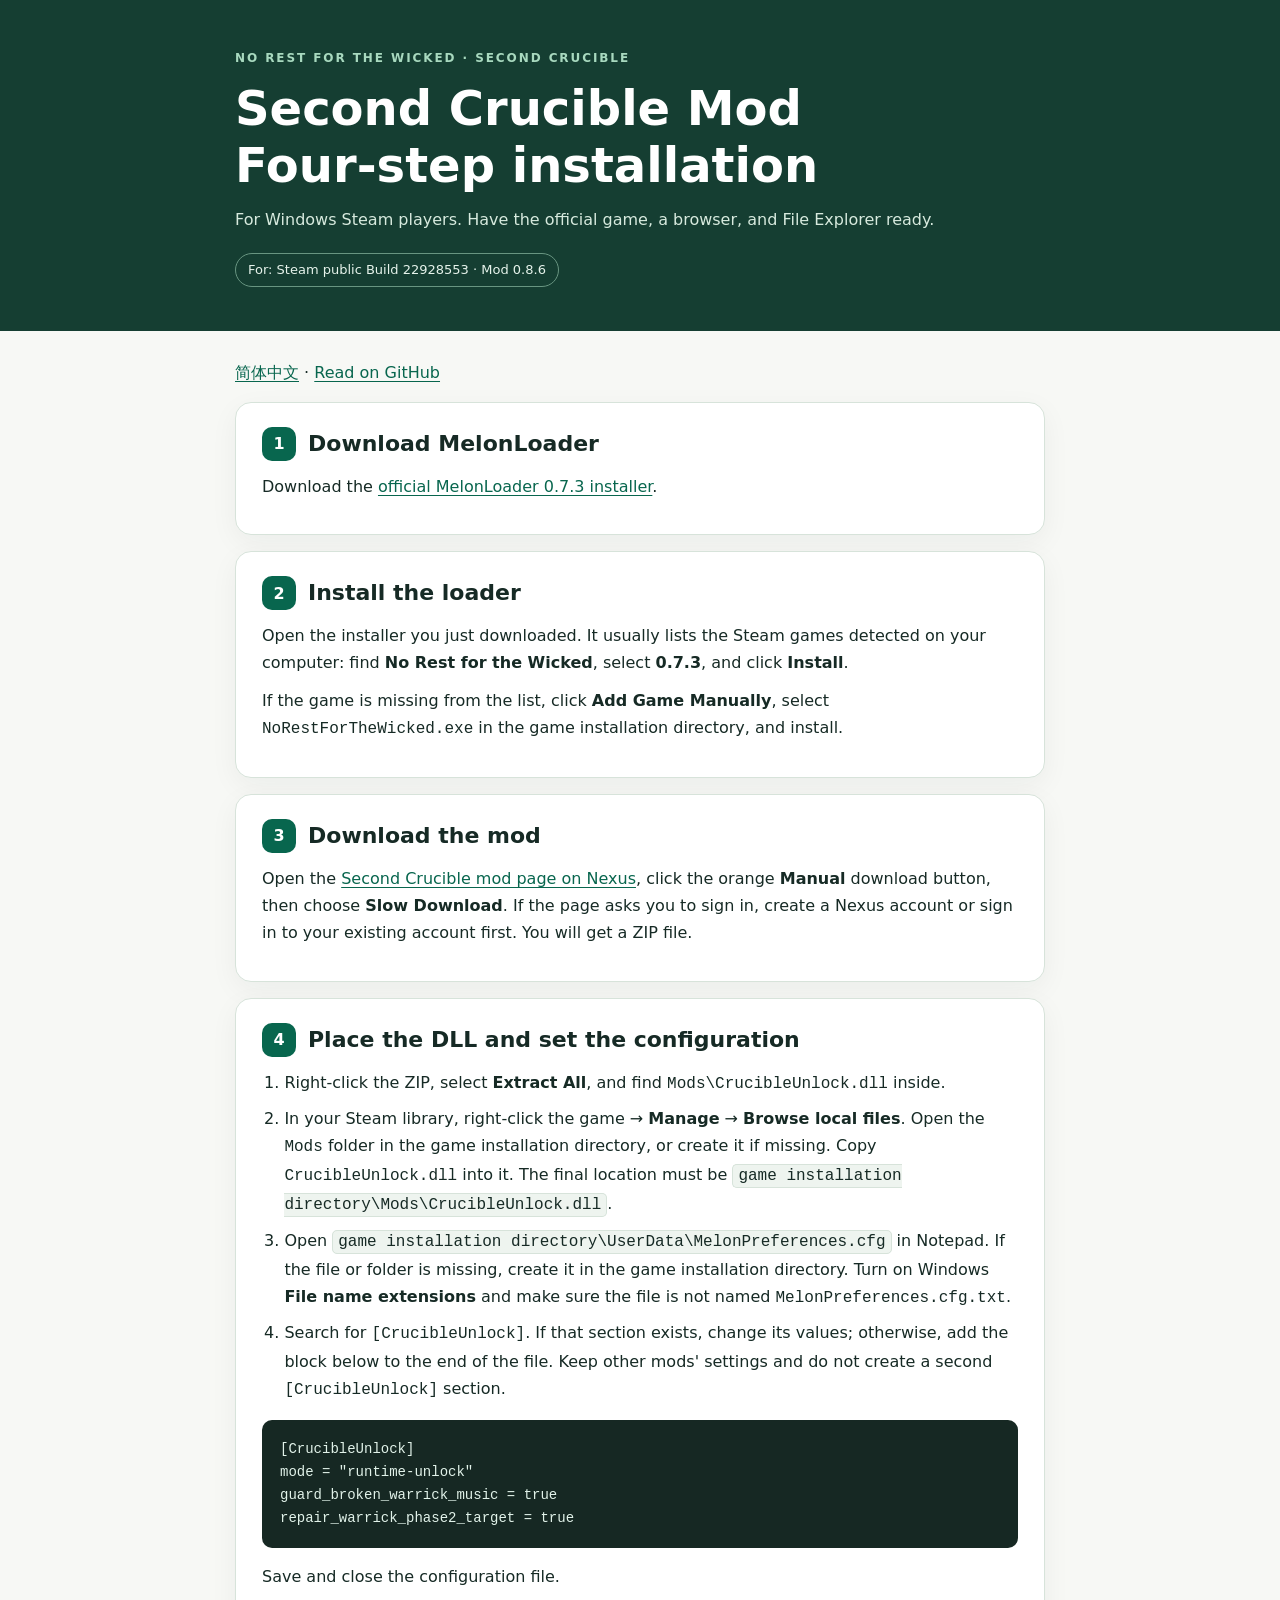
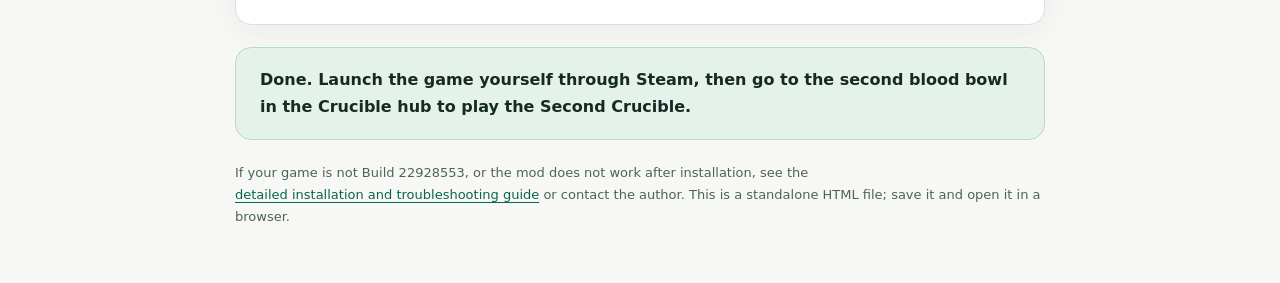
==== INSTALL-QUICK.html @ 94dcec1c "docs: add bilingual four-step installation guides and icon buttons" ====
<!doctype html>
<html lang="en">
<head>
  <meta charset="utf-8">
  <meta name="viewport" content="width=device-width, initial-scale=1">
  <meta name="color-scheme" content="light">
  <meta name="description" content="Install the Second Crucible mod for No Rest for the Wicked in four steps.">
  <title>Second Crucible Mod | Four-step installation</title>
  <style>
    :root{--ink:#162a25;--muted:#4d6259;--green:#08664e;--soft:#eaf5ed;--line:#d7e3da;--paper:#f7f8f5;--white:#fff}
    *{box-sizing:border-box}body{margin:0;background:var(--paper);color:var(--ink);font:16px/1.7 system-ui,-apple-system,"Segoe UI","Microsoft YaHei",sans-serif}a{color:var(--green);text-underline-offset:3px}code,pre{font-family:Consolas,"Cascadia Code",monospace}code{overflow-wrap:anywhere}.wrap{max-width:850px;margin:auto;padding:0 20px 60px}.hero{background:#153e32;color:white;padding:48px 20px 44px;margin-bottom:28px}.hero-inner{max-width:810px;margin:auto}.eyebrow{font-size:12px;letter-spacing:.16em;color:#a8d9bf;font-weight:700}.hero h1{font-size:clamp(30px,5vw,48px);line-height:1.18;margin:12px 0}.hero p{margin:0;color:#d7eade}.badge{display:inline-block;margin-top:20px;border:1px solid #689581;border-radius:999px;padding:5px 12px;font-size:13px;color:#e6f3eb}.card{background:var(--white);border:1px solid var(--line);border-radius:16px;padding:24px 26px;margin:16px 0;box-shadow:0 8px 28px rgba(20,47,33,.05)}.card h2{display:flex;align-items:center;gap:12px;font-size:22px;line-height:1.35;margin:0 0 12px}.num{display:inline-flex;align-items:center;justify-content:center;flex:none;width:34px;height:34px;border-radius:10px;background:var(--green);color:white;font-size:16px}.card p{margin:10px 0}.card ol{margin:10px 0;padding-left:1.4em}.card li{margin:7px 0}.tip{background:var(--soft);border-left:4px solid var(--green);padding:12px 15px;border-radius:7px;margin:16px 0}.path{background:#eef4ef;border:1px solid var(--line);border-radius:5px;padding:2px 5px}.codebox{margin:15px 0;background:#162823;color:#e1f2e9;padding:18px;border-radius:10px;overflow:auto}.codebox pre{margin:0;white-space:pre-wrap;overflow-wrap:anywhere;font-size:14px;line-height:1.65}.finish{background:#e4f2e9;border:1px solid #b7dac2;border-radius:16px;padding:18px 24px;margin-top:22px;font-weight:700}.foot{font-size:13px;color:var(--muted);margin-top:22px}.foot a{white-space:nowrap}@media(max-width:600px){.wrap{padding:0 12px 45px}.card{padding:20px 17px}.hero{padding:36px 18px}.card h2{font-size:20px}}@media print{body{background:white}.hero{background:white;color:black;padding:12px 0}.hero p,.eyebrow,.badge{color:black}.card{box-shadow:none;break-inside:avoid}.wrap{padding:0}.codebox{background:#eee;color:black}}
  </style>
</head>
<body>
  <header class="hero"><div class="hero-inner"><div class="eyebrow">NO REST FOR THE WICKED · SECOND CRUCIBLE</div><h1>Second Crucible Mod<br>Four-step installation</h1><p>For Windows Steam players. Have the official game, a browser, and File Explorer ready.</p><span class="badge">For: Steam public Build 22928553 · Mod 0.8.6</span></div></header>
  <main class="wrap">
    <nav aria-label="Language and reading format"><a href="https://github.com/Venompool888/nrfw-second-crucible-unlock/blob/main/INSTALL-QUICK.zh-CN.md" lang="zh-CN">简体中文</a> · <a href="https://github.com/Venompool888/nrfw-second-crucible-unlock/blob/main/INSTALL-QUICK.md">Read on GitHub</a></nav>
    <section class="card"><h2><span class="num">1</span>Download MelonLoader</h2><p>Download the <a href="https://github.com/LavaGang/MelonLoader/releases/download/v0.7.3/MelonLoader.Installer.exe">official MelonLoader 0.7.3 installer</a>.</p></section>
    <section class="card"><h2><span class="num">2</span>Install the loader</h2><p>Open the installer you just downloaded. It usually lists the Steam games detected on your computer: find <strong>No Rest for the Wicked</strong>, select <strong>0.7.3</strong>, and click <strong>Install</strong>.</p><p>If the game is missing from the list, click <strong>Add Game Manually</strong>, select <code>NoRestForTheWicked.exe</code> in the game installation directory, and install.</p></section>
    <section class="card"><h2><span class="num">3</span>Download the mod</h2><p>Open the <a href="https://www.nexusmods.com/norestforthewicked/mods/108">Second Crucible mod page on Nexus</a>, click the orange <strong>Manual</strong> download button, then choose <strong>Slow Download</strong>. If the page asks you to sign in, create a Nexus account or sign in to your existing account first. You will get a ZIP file.</p></section>
    <section class="card"><h2><span class="num">4</span>Place the DLL and set the configuration</h2><ol><li>Right-click the ZIP, select <strong>Extract All</strong>, and find <code>Mods\CrucibleUnlock.dll</code> inside.</li><li>In your Steam library, right-click the game → <strong>Manage</strong> → <strong>Browse local files</strong>. Open the <code>Mods</code> folder in the game installation directory, or create it if missing. Copy <code>CrucibleUnlock.dll</code> into it. The final location must be <code class="path">game installation directory\Mods\CrucibleUnlock.dll</code>.</li><li>Open <code class="path">game installation directory\UserData\MelonPreferences.cfg</code> in Notepad. If the file or folder is missing, create it in the game installation directory. Turn on Windows <strong>File name extensions</strong> and make sure the file is not named <code>MelonPreferences.cfg.txt</code>.</li><li>Search for <code>[CrucibleUnlock]</code>. If that section exists, change its values; otherwise, add the block below to the end of the file. Keep other mods' settings and do not create a second <code>[CrucibleUnlock]</code> section.</li></ol>
      <div class="codebox"><pre>[CrucibleUnlock]
mode = "runtime-unlock"
guard_broken_warrick_music = true
repair_warrick_phase2_target = true</pre></div>
      <p>Save and close the configuration file.</p>
    </section>
    <div class="finish">Done. Launch the game yourself through Steam, then go to the second blood bowl in the Crucible hub to play the Second Crucible.</div>
    <p class="foot">If your game is not Build 22928553, or the mod does not work after installation, see the <a href="https://github.com/Venompool888/nrfw-second-crucible-unlock/blob/main/INSTALL-DETAILED.md">detailed installation and troubleshooting guide</a> or contact the author. This is a standalone HTML file; save it and open it in a browser.</p>
  </main>
</body>
</html>
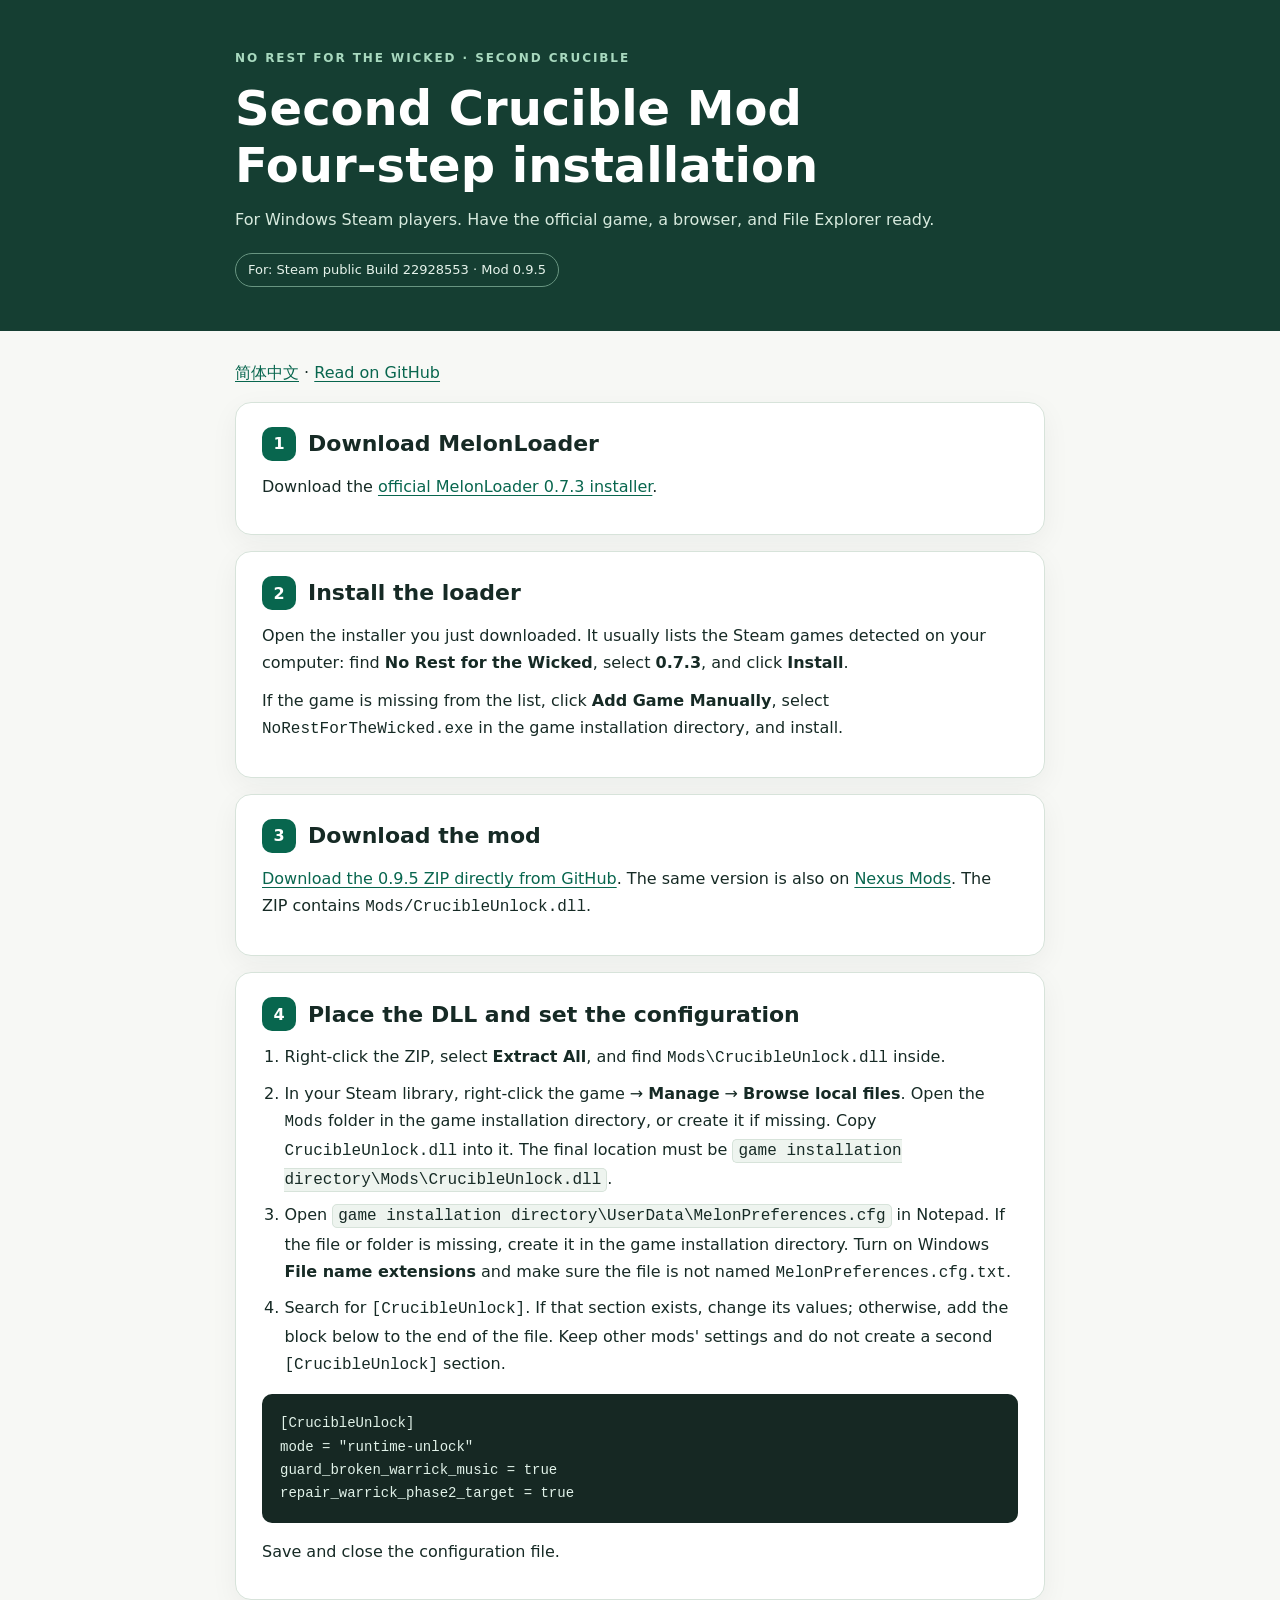
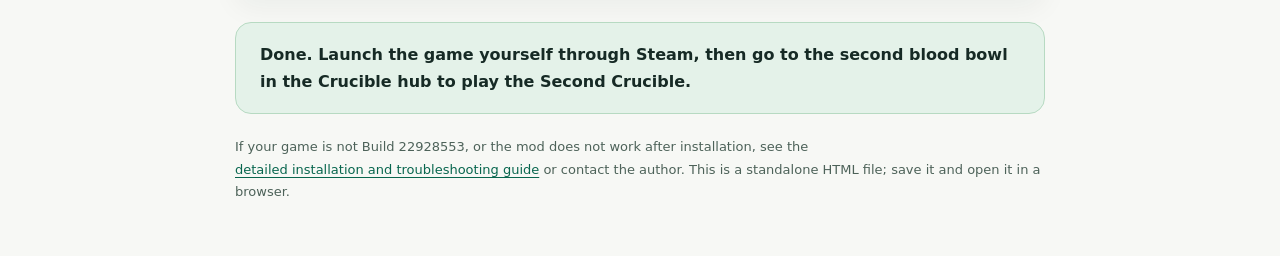
==== commit 472e7a5b: "Publish 0.9.5 source snapshot and direct download files" ====
--- a/INSTALL-QUICK.html
+++ b/INSTALL-QUICK.html
@@ -12,12 +12,12 @@
   </style>
 </head>
 <body>
-  <header class="hero"><div class="hero-inner"><div class="eyebrow">NO REST FOR THE WICKED · SECOND CRUCIBLE</div><h1>Second Crucible Mod<br>Four-step installation</h1><p>For Windows Steam players. Have the official game, a browser, and File Explorer ready.</p><span class="badge">For: Steam public Build 22928553 · Mod 0.8.6</span></div></header>
+  <header class="hero"><div class="hero-inner"><div class="eyebrow">NO REST FOR THE WICKED · SECOND CRUCIBLE</div><h1>Second Crucible Mod<br>Four-step installation</h1><p>For Windows Steam players. Have the official game, a browser, and File Explorer ready.</p><span class="badge">For: Steam public Build 22928553 · Mod 0.9.5</span></div></header>
   <main class="wrap">
     <nav aria-label="Language and reading format"><a href="https://github.com/Venompool888/nrfw-second-crucible-unlock/blob/main/INSTALL-QUICK.zh-CN.md" lang="zh-CN">简体中文</a> · <a href="https://github.com/Venompool888/nrfw-second-crucible-unlock/blob/main/INSTALL-QUICK.md">Read on GitHub</a></nav>
     <section class="card"><h2><span class="num">1</span>Download MelonLoader</h2><p>Download the <a href="https://github.com/LavaGang/MelonLoader/releases/download/v0.7.3/MelonLoader.Installer.exe">official MelonLoader 0.7.3 installer</a>.</p></section>
     <section class="card"><h2><span class="num">2</span>Install the loader</h2><p>Open the installer you just downloaded. It usually lists the Steam games detected on your computer: find <strong>No Rest for the Wicked</strong>, select <strong>0.7.3</strong>, and click <strong>Install</strong>.</p><p>If the game is missing from the list, click <strong>Add Game Manually</strong>, select <code>NoRestForTheWicked.exe</code> in the game installation directory, and install.</p></section>
-    <section class="card"><h2><span class="num">3</span>Download the mod</h2><p>Open the <a href="https://www.nexusmods.com/norestforthewicked/mods/108">Second Crucible mod page on Nexus</a>, click the orange <strong>Manual</strong> download button, then choose <strong>Slow Download</strong>. If the page asks you to sign in, create a Nexus account or sign in to your existing account first. You will get a ZIP file.</p></section>
+    <section class="card"><h2><span class="num">3</span>Download the mod</h2><p><a href="https://github.com/Venompool888/nrfw-second-crucible-unlock/raw/refs/tags/v0.9.5/download/0.9.5/CrucibleUnlock-0.9.5.zip">Download the 0.9.5 ZIP directly from GitHub</a>. The same version is also on <a href="https://www.nexusmods.com/norestforthewicked/mods/108?tab=files">Nexus Mods</a>. The ZIP contains <code>Mods/CrucibleUnlock.dll</code>.</p></section>
     <section class="card"><h2><span class="num">4</span>Place the DLL and set the configuration</h2><ol><li>Right-click the ZIP, select <strong>Extract All</strong>, and find <code>Mods\CrucibleUnlock.dll</code> inside.</li><li>In your Steam library, right-click the game → <strong>Manage</strong> → <strong>Browse local files</strong>. Open the <code>Mods</code> folder in the game installation directory, or create it if missing. Copy <code>CrucibleUnlock.dll</code> into it. The final location must be <code class="path">game installation directory\Mods\CrucibleUnlock.dll</code>.</li><li>Open <code class="path">game installation directory\UserData\MelonPreferences.cfg</code> in Notepad. If the file or folder is missing, create it in the game installation directory. Turn on Windows <strong>File name extensions</strong> and make sure the file is not named <code>MelonPreferences.cfg.txt</code>.</li><li>Search for <code>[CrucibleUnlock]</code>. If that section exists, change its values; otherwise, add the block below to the end of the file. Keep other mods' settings and do not create a second <code>[CrucibleUnlock]</code> section.</li></ol>
       <div class="codebox"><pre>[CrucibleUnlock]
 mode = "runtime-unlock"
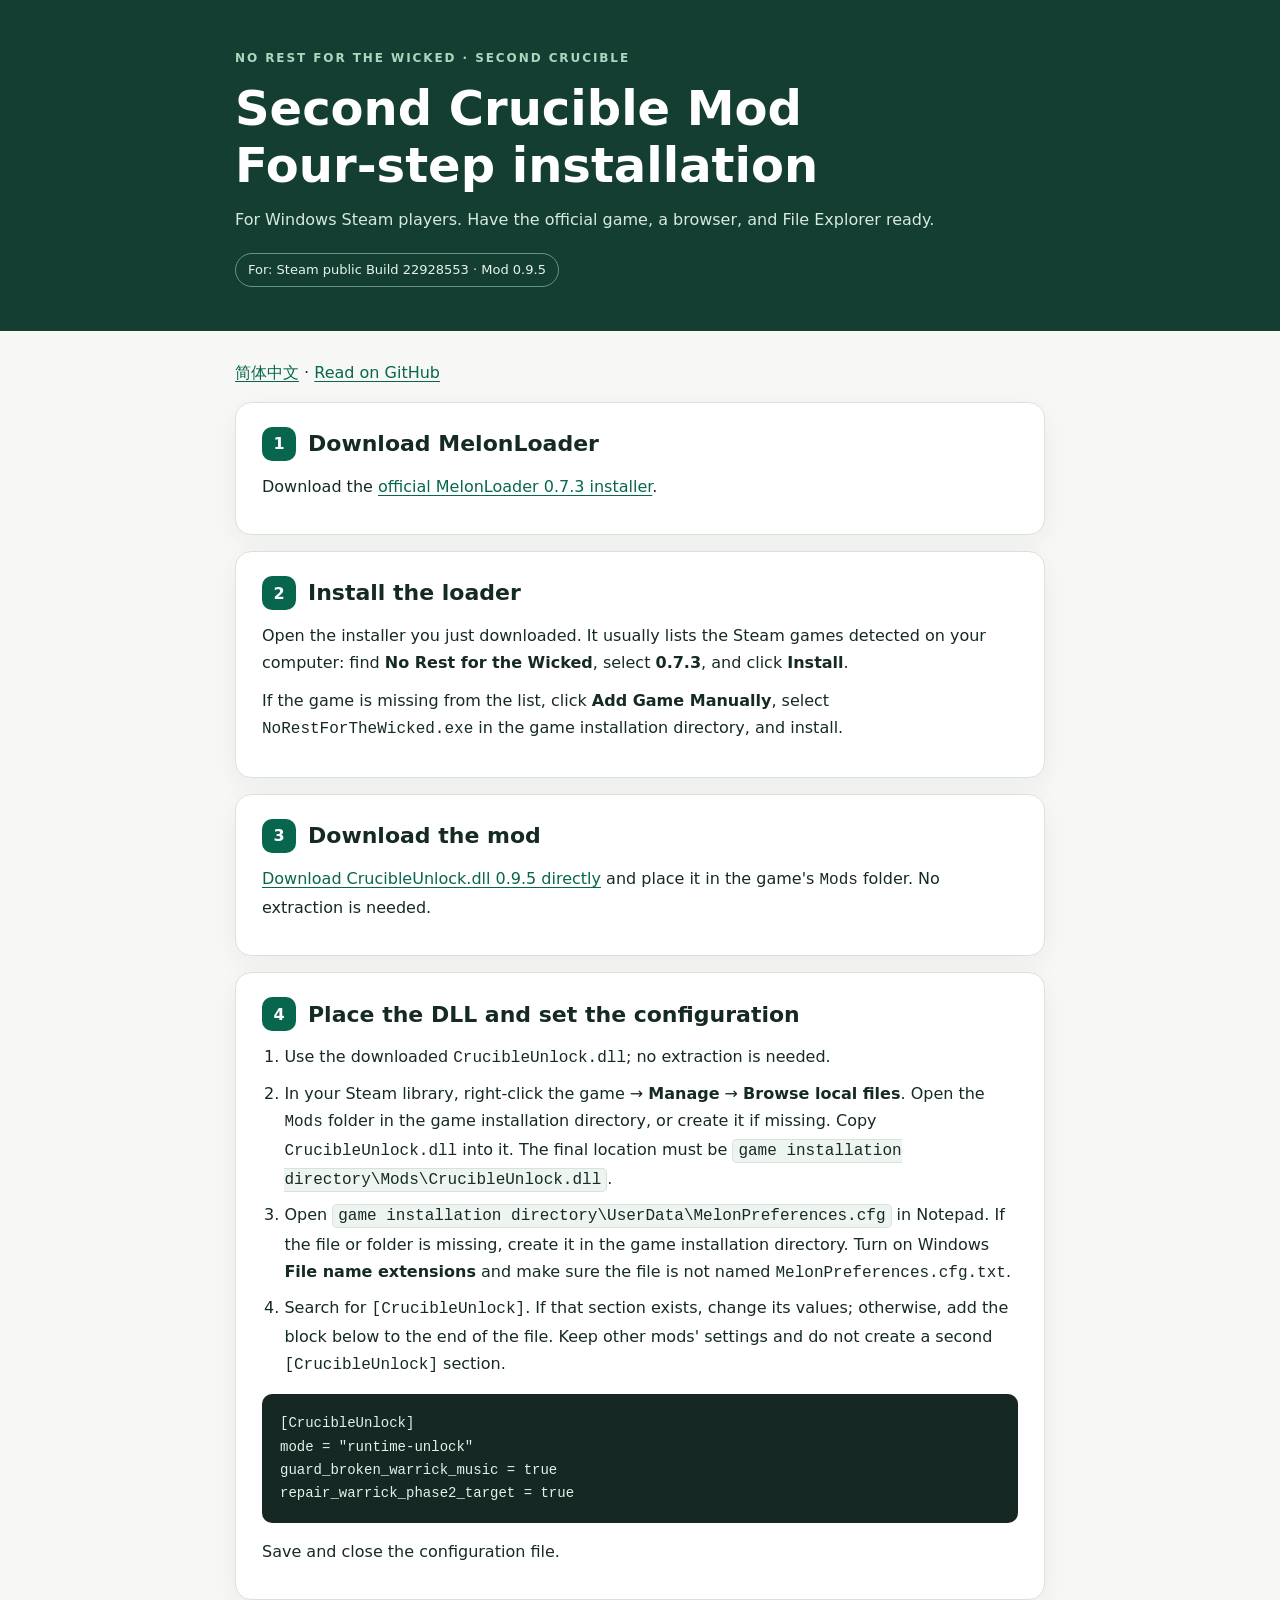
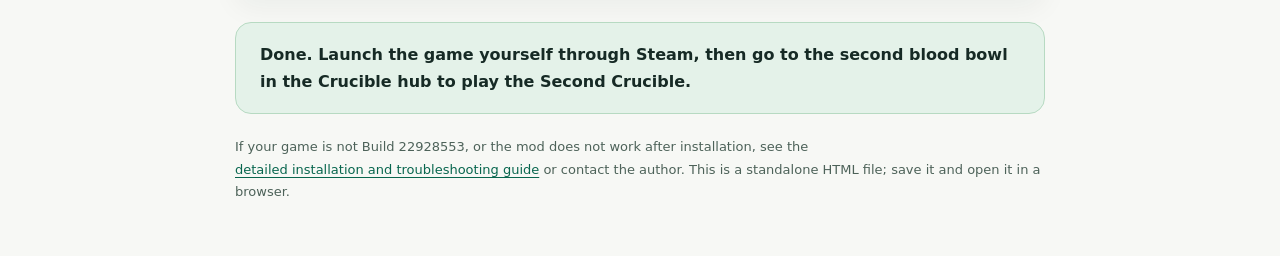
==== commit 781f5681: "Simplify 0.9.5 distribution to DLL only" ====
--- a/INSTALL-QUICK.html
+++ b/INSTALL-QUICK.html
@@ -14,11 +14,11 @@
 <body>
   <header class="hero"><div class="hero-inner"><div class="eyebrow">NO REST FOR THE WICKED · SECOND CRUCIBLE</div><h1>Second Crucible Mod<br>Four-step installation</h1><p>For Windows Steam players. Have the official game, a browser, and File Explorer ready.</p><span class="badge">For: Steam public Build 22928553 · Mod 0.9.5</span></div></header>
   <main class="wrap">
-    <nav aria-label="Language and reading format"><a href="https://github.com/Venompool888/nrfw-second-crucible-unlock/blob/main/INSTALL-QUICK.zh-CN.md" lang="zh-CN">简体中文</a> · <a href="https://github.com/Venompool888/nrfw-second-crucible-unlock/blob/main/INSTALL-QUICK.md">Read on GitHub</a></nav>
+    <nav aria-label="Language and reading format"><a href="https://github.com/Venompool888/nrfw-second-crucible-unlock/blob/v0.9.5/INSTALL-QUICK.zh-CN.md" lang="zh-CN">简体中文</a> · <a href="https://github.com/Venompool888/nrfw-second-crucible-unlock/blob/v0.9.5/INSTALL-QUICK.md">Read on GitHub</a></nav>
     <section class="card"><h2><span class="num">1</span>Download MelonLoader</h2><p>Download the <a href="https://github.com/LavaGang/MelonLoader/releases/download/v0.7.3/MelonLoader.Installer.exe">official MelonLoader 0.7.3 installer</a>.</p></section>
     <section class="card"><h2><span class="num">2</span>Install the loader</h2><p>Open the installer you just downloaded. It usually lists the Steam games detected on your computer: find <strong>No Rest for the Wicked</strong>, select <strong>0.7.3</strong>, and click <strong>Install</strong>.</p><p>If the game is missing from the list, click <strong>Add Game Manually</strong>, select <code>NoRestForTheWicked.exe</code> in the game installation directory, and install.</p></section>
-    <section class="card"><h2><span class="num">3</span>Download the mod</h2><p><a href="https://github.com/Venompool888/nrfw-second-crucible-unlock/raw/refs/tags/v0.9.5/download/0.9.5/CrucibleUnlock-0.9.5.zip">Download the 0.9.5 ZIP directly from GitHub</a>. The same version is also on <a href="https://www.nexusmods.com/norestforthewicked/mods/108?tab=files">Nexus Mods</a>. The ZIP contains <code>Mods/CrucibleUnlock.dll</code>.</p></section>
-    <section class="card"><h2><span class="num">4</span>Place the DLL and set the configuration</h2><ol><li>Right-click the ZIP, select <strong>Extract All</strong>, and find <code>Mods\CrucibleUnlock.dll</code> inside.</li><li>In your Steam library, right-click the game → <strong>Manage</strong> → <strong>Browse local files</strong>. Open the <code>Mods</code> folder in the game installation directory, or create it if missing. Copy <code>CrucibleUnlock.dll</code> into it. The final location must be <code class="path">game installation directory\Mods\CrucibleUnlock.dll</code>.</li><li>Open <code class="path">game installation directory\UserData\MelonPreferences.cfg</code> in Notepad. If the file or folder is missing, create it in the game installation directory. Turn on Windows <strong>File name extensions</strong> and make sure the file is not named <code>MelonPreferences.cfg.txt</code>.</li><li>Search for <code>[CrucibleUnlock]</code>. If that section exists, change its values; otherwise, add the block below to the end of the file. Keep other mods' settings and do not create a second <code>[CrucibleUnlock]</code> section.</li></ol>
+    <section class="card"><h2><span class="num">3</span>Download the mod</h2><p><a href="https://github.com/Venompool888/nrfw-second-crucible-unlock/releases/download/v0.9.5/CrucibleUnlock.dll">Download CrucibleUnlock.dll 0.9.5 directly</a> and place it in the game's <code>Mods</code> folder. No extraction is needed.</p></section>
+    <section class="card"><h2><span class="num">4</span>Place the DLL and set the configuration</h2><ol><li>Use the downloaded <code>CrucibleUnlock.dll</code>; no extraction is needed.</li><li>In your Steam library, right-click the game → <strong>Manage</strong> → <strong>Browse local files</strong>. Open the <code>Mods</code> folder in the game installation directory, or create it if missing. Copy <code>CrucibleUnlock.dll</code> into it. The final location must be <code class="path">game installation directory\Mods\CrucibleUnlock.dll</code>.</li><li>Open <code class="path">game installation directory\UserData\MelonPreferences.cfg</code> in Notepad. If the file or folder is missing, create it in the game installation directory. Turn on Windows <strong>File name extensions</strong> and make sure the file is not named <code>MelonPreferences.cfg.txt</code>.</li><li>Search for <code>[CrucibleUnlock]</code>. If that section exists, change its values; otherwise, add the block below to the end of the file. Keep other mods' settings and do not create a second <code>[CrucibleUnlock]</code> section.</li></ol>
       <div class="codebox"><pre>[CrucibleUnlock]
 mode = "runtime-unlock"
 guard_broken_warrick_music = true
@@ -26,7 +26,7 @@
       <p>Save and close the configuration file.</p>
     </section>
     <div class="finish">Done. Launch the game yourself through Steam, then go to the second blood bowl in the Crucible hub to play the Second Crucible.</div>
-    <p class="foot">If your game is not Build 22928553, or the mod does not work after installation, see the <a href="https://github.com/Venompool888/nrfw-second-crucible-unlock/blob/main/INSTALL-DETAILED.md">detailed installation and troubleshooting guide</a> or contact the author. This is a standalone HTML file; save it and open it in a browser.</p>
+    <p class="foot">If your game is not Build 22928553, or the mod does not work after installation, see the <a href="https://github.com/Venompool888/nrfw-second-crucible-unlock/blob/v0.9.5/INSTALL-DETAILED.md">detailed installation and troubleshooting guide</a> or contact the author. This is a standalone HTML file; save it and open it in a browser.</p>
   </main>
 </body>
 </html>
